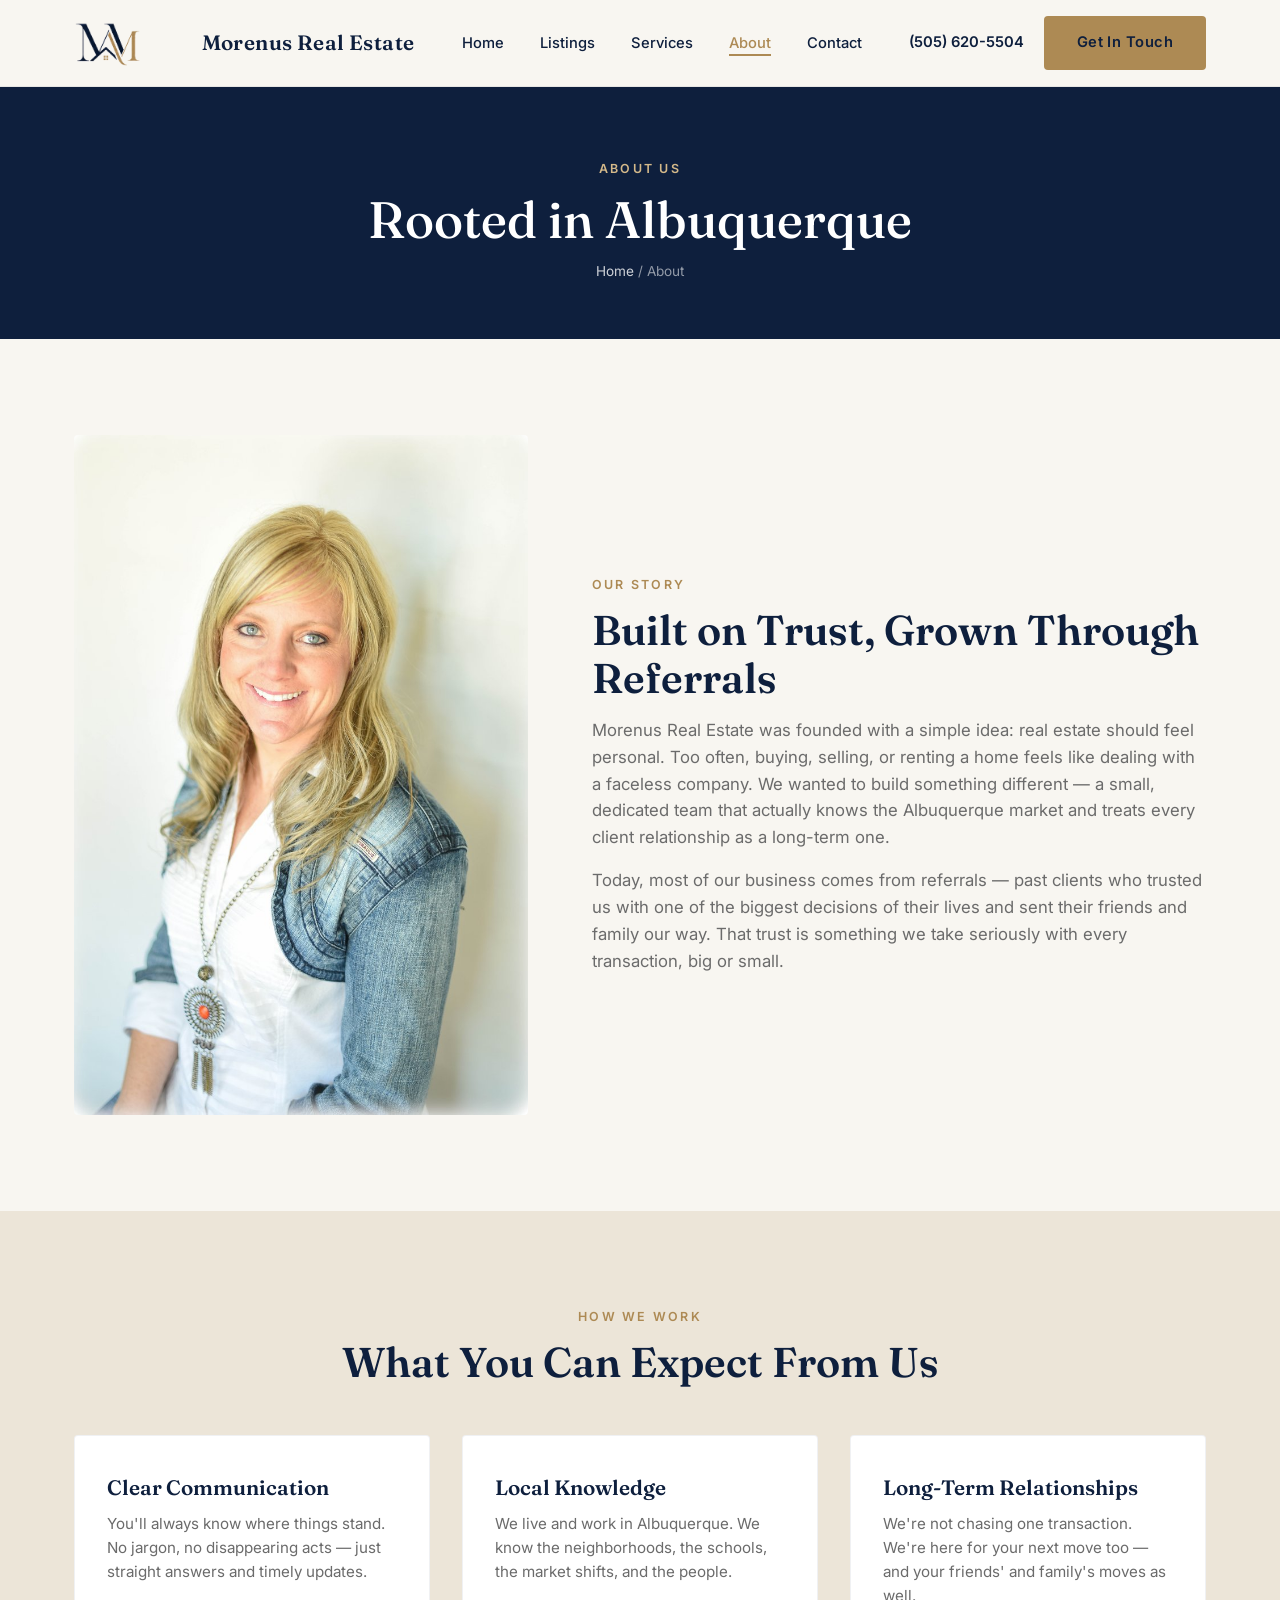
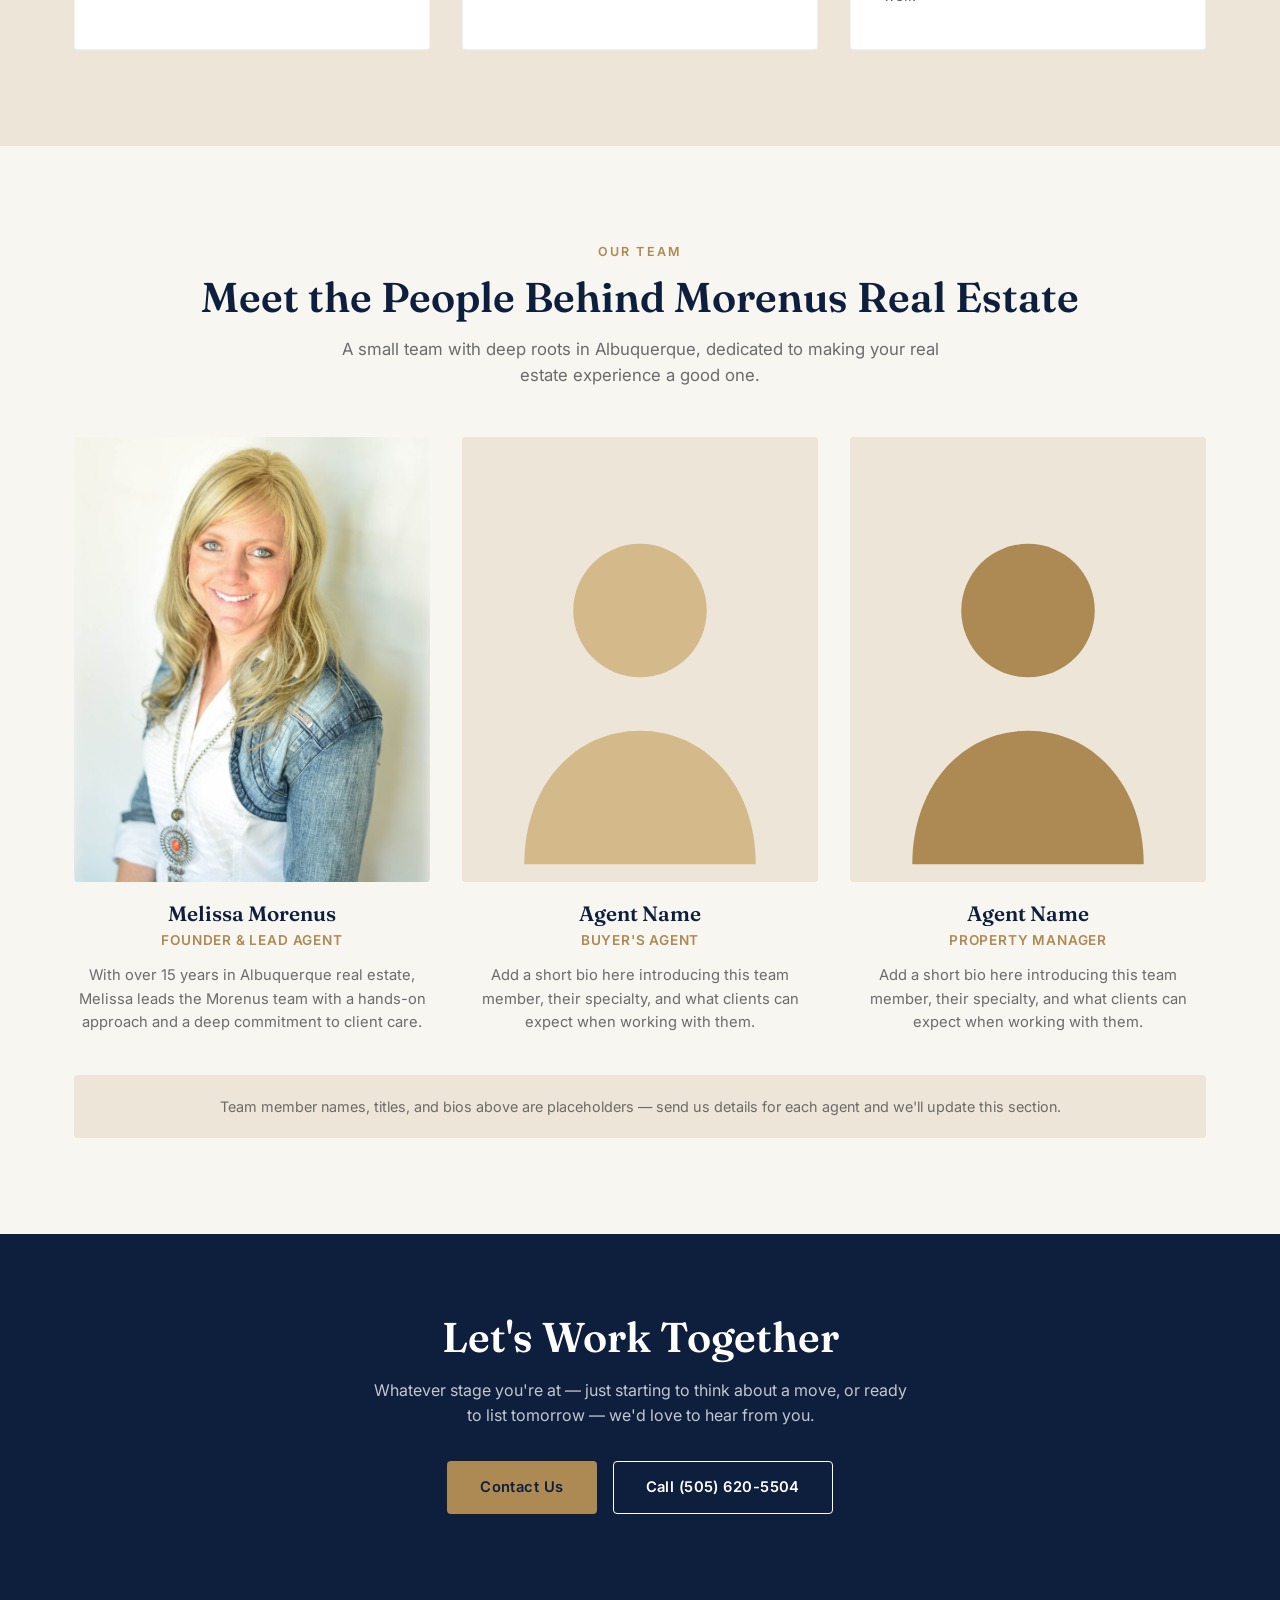
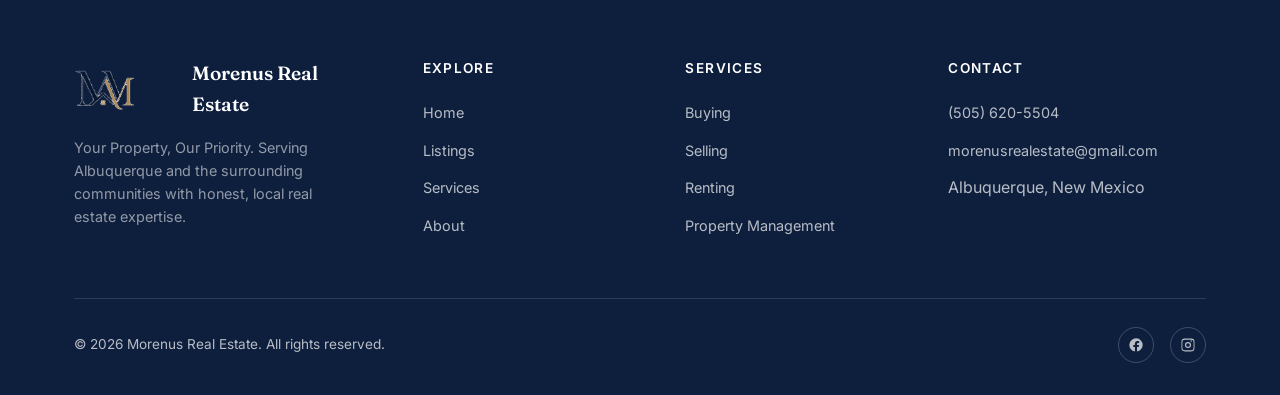
==== about.html @ 71c1fbd6 "Add files via upload" ====
<!DOCTYPE html>
<html lang="en">
<head>
  <meta charset="UTF-8" />
  <meta name="viewport" content="width=device-width, initial-scale=1.0" />
  <title>About Us | Morenus Real Estate</title>
  <meta name="description" content="Meet the Morenus Real Estate team, led by Melissa Morenus, serving Albuquerque, New Mexico." />
  <link rel="preconnect" href="https://fonts.googleapis.com">
  <link rel="preconnect" href="https://fonts.gstatic.com" crossorigin>
  <link href="https://fonts.googleapis.com/css2?family=Fraunces:wght@400;500;600;700&family=Inter:wght@400;500;600;700&display=swap" rel="stylesheet">
  <link rel="stylesheet" href="css/styles.css" />
</head>
<body>

  <!-- Header -->
  <header class="site-header">
    <nav class="nav container">
      <a href="index.html" class="nav-logo">
        <img src="images/logo.png" alt="Morenus Real Estate logo" />
        <span class="nav-logo-text">Morenus Real Estate</span>
      </a>
      <ul class="nav-links">
        <li><a href="index.html">Home</a></li>
        <li><a href="listings.html">Listings</a></li>
        <li><a href="services.html">Services</a></li>
        <li><a href="about.html" class="active">About</a></li>
        <li><a href="contact.html">Contact</a></li>
      </ul>
      <div class="nav-cta">
        <a href="tel:+15056205504" class="nav-phone">(505) 620-5504</a>
        <a href="contact.html" class="btn btn-primary">Get In Touch</a>
        <button class="nav-toggle" aria-label="Toggle menu">
          <span></span><span></span><span></span>
        </button>
      </div>
    </nav>
  </header>

  <!-- Page header -->
  <section class="page-header">
    <div class="container">
      <span class="eyebrow">About Us</span>
      <h1>Rooted in Albuquerque</h1>
      <div class="breadcrumb"><a href="index.html">Home</a> / About</div>
    </div>
  </section>

  <!-- Story -->
  <section>
    <div class="container about-split">
      <div class="about-img">
        <img src="images/melissa.jpg" alt="Melissa Morenus, lead agent at Morenus Real Estate" />
      </div>
      <div>
        <span class="eyebrow">Our Story</span>
        <h2>Built on Trust, Grown Through Referrals</h2>
        <p class="section-intro">
          Morenus Real Estate was founded with a simple idea: real estate should feel personal. Too often, buying, selling, or renting a home feels like dealing with a faceless company. We wanted to build something different — a small, dedicated team that actually knows the Albuquerque market and treats every client relationship as a long-term one.
        </p>
        <p class="section-intro" style="margin-top: 16px;">
          Today, most of our business comes from referrals — past clients who trusted us with one of the biggest decisions of their lives and sent their friends and family our way. That trust is something we take seriously with every transaction, big or small.
        </p>
      </div>
    </div>
  </section>

  <!-- Values -->
  <section class="section-alt">
    <div class="container">
      <div class="section-head center">
        <span class="eyebrow">How We Work</span>
        <h2>What You Can Expect From Us</h2>
      </div>
      <div class="services-grid">
        <div class="service-card">
          <h3>Clear Communication</h3>
          <p>You'll always know where things stand. No jargon, no disappearing acts — just straight answers and timely updates.</p>
        </div>
        <div class="service-card">
          <h3>Local Knowledge</h3>
          <p>We live and work in Albuquerque. We know the neighborhoods, the schools, the market shifts, and the people.</p>
        </div>
        <div class="service-card">
          <h3>Long-Term Relationships</h3>
          <p>We're not chasing one transaction. We're here for your next move too — and your friends' and family's moves as well.</p>
        </div>
      </div>
    </div>
  </section>

  <!-- Team -->
  <section>
    <div class="container">
      <div class="section-head center">
        <span class="eyebrow">Our Team</span>
        <h2>Meet the People Behind Morenus Real Estate</h2>
        <p class="section-intro">A small team with deep roots in Albuquerque, dedicated to making your real estate experience a good one.</p>
      </div>
      <div class="team-grid">
        <div class="team-card">
          <div class="team-photo">
            <img src="images/melissa.jpg" alt="Melissa Morenus" />
          </div>
          <h3>Melissa Morenus</h3>
          <div class="team-role">Founder &amp; Lead Agent</div>
          <p class="team-bio">With over 15 years in Albuquerque real estate, Melissa leads the Morenus team with a hands-on approach and a deep commitment to client care.</p>
        </div>
        <div class="team-card">
          <div class="team-photo">
            <svg viewBox="0 0 400 500" xmlns="http://www.w3.org/2000/svg" style="width:100%; height:100%;" role="img" aria-label="Placeholder photo for team member">
              <rect width="400" height="500" fill="#ECE5D8"/>
              <circle cx="200" cy="195" r="75" fill="#D4B98A"/>
              <path d="M70 480c0-90 58-150 130-150s130 60 130 150z" fill="#D4B98A"/>
            </svg>
          </div>
          <h3>Agent Name</h3>
          <div class="team-role">Buyer's Agent</div>
          <p class="team-bio">Add a short bio here introducing this team member, their specialty, and what clients can expect when working with them.</p>
        </div>
        <div class="team-card">
          <div class="team-photo">
            <svg viewBox="0 0 400 500" xmlns="http://www.w3.org/2000/svg" style="width:100%; height:100%;" role="img" aria-label="Placeholder photo for team member">
              <rect width="400" height="500" fill="#ECE5D8"/>
              <circle cx="200" cy="195" r="75" fill="#AD8A54"/>
              <path d="M70 480c0-90 58-150 130-150s130 60 130 150z" fill="#AD8A54"/>
            </svg>
          </div>
          <h3>Agent Name</h3>
          <div class="team-role">Property Manager</div>
          <p class="team-bio">Add a short bio here introducing this team member, their specialty, and what clients can expect when working with them.</p>
        </div>
      </div>
      <div class="placeholder-note">
        Team member names, titles, and bios above are placeholders — send us details for each agent and we'll update this section.
      </div>
    </div>
  </section>

  <!-- CTA -->
  <section class="cta-band">
    <div class="container">
      <h2>Let's Work Together</h2>
      <p>Whatever stage you're at — just starting to think about a move, or ready to list tomorrow — we'd love to hear from you.</p>
      <div class="cta-buttons">
        <a href="contact.html" class="btn btn-primary">Contact Us</a>
        <a href="tel:+15056205504" class="btn btn-outline">Call (505) 620-5504</a>
      </div>
    </div>
  </section>

  <!-- Footer -->
  <footer class="site-footer">
    <div class="container">
      <div class="footer-grid">
        <div>
          <div class="footer-logo">
            <img src="images/logo.png" alt="Morenus Real Estate logo" />
            <span class="footer-logo-text">Morenus Real Estate</span>
          </div>
          <p class="footer-tagline">Your Property, Our Priority. Serving Albuquerque and the surrounding communities with honest, local real estate expertise.</p>
        </div>
        <div>
          <div class="footer-heading">Explore</div>
          <ul class="footer-links">
            <li><a href="index.html">Home</a></li>
            <li><a href="listings.html">Listings</a></li>
            <li><a href="services.html">Services</a></li>
            <li><a href="about.html">About</a></li>
          </ul>
        </div>
        <div>
          <div class="footer-heading">Services</div>
          <ul class="footer-links">
            <li><a href="services.html#buying">Buying</a></li>
            <li><a href="services.html#selling">Selling</a></li>
            <li><a href="services.html#renting">Renting</a></li>
            <li><a href="services.html#management">Property Management</a></li>
          </ul>
        </div>
        <div>
          <div class="footer-heading">Contact</div>
          <ul class="footer-links">
            <li><a href="tel:+15056205504">(505) 620-5504</a></li>
            <li><a href="mailto:morenusrealestate@gmail.com">morenusrealestate@gmail.com</a></li>
            <li>Albuquerque, New Mexico</li>
          </ul>
        </div>
      </div>
      <div class="footer-bottom">
        <div>&copy; 2026 Morenus Real Estate. All rights reserved.</div>
        <div class="footer-social">
          <a href="#" aria-label="Facebook"><svg viewBox="0 0 24 24"><path d="M22 12a10 10 0 1 0-11.6 9.9v-7H7.9V12h2.5V9.8c0-2.5 1.5-3.9 3.8-3.9 1.1 0 2.2.2 2.5.3v2.7h-1.4c-1.4 0-1.8.8-1.8 1.7V12h3.1l-.5 2.9h-2.6v7A10 10 0 0 0 22 12Z"/></svg></a>
          <a href="#" aria-label="Instagram"><svg viewBox="0 0 24 24"><path d="M12 2.2c3.2 0 3.6 0 4.85.07 1.17.05 2.62.27 3.6 1.25.98.98 1.2 2.43 1.25 3.6.06 1.25.07 1.65.07 4.85s0 3.6-.07 4.85c-.05 1.17-.27 2.62-1.25 3.6-.98.98-2.43 1.2-3.6 1.25-1.25.06-1.65.07-4.85.07s-3.6 0-4.85-.07c-1.17-.05-2.62-.27-3.6-1.25-.98-.98-1.2-2.43-1.25-3.6C2.2 15.6 2.2 15.2 2.2 12s0-3.6.07-4.85c.05-1.17.27-2.62 1.25-3.6.98-.98 2.43-1.2 3.6-1.25C8.4 2.2 8.8 2.2 12 2.2Zm0 1.8c-3.15 0-3.52 0-4.76.07-.97.04-1.99.23-2.7.94-.71.71-.9 1.73-.94 2.7C3.5 8.95 3.5 9.32 3.5 12s0 3.05.06 4.29c.04.97.23 1.99.94 2.7.71.71 1.73.9 2.7.94 1.24.06 1.61.06 4.76.06s3.52 0 4.76-.06c.97-.04 1.99-.23 2.7-.94.71-.71.9-1.73.94-2.7.06-1.24.06-1.61.06-4.29s0-3.05-.06-4.29c-.04-.97-.23-1.99-.94-2.7-.71-.71-1.73-.9-2.7-.94C15.52 4 15.15 4 12 4Zm0 3.4a4.6 4.6 0 1 1 0 9.2 4.6 4.6 0 0 1 0-9.2Zm0 1.8a2.8 2.8 0 1 0 0 5.6 2.8 2.8 0 0 0 0-5.6Zm5.85-3.25a1.1 1.1 0 1 1-2.2 0 1.1 1.1 0 0 1 2.2 0Z"/></svg></a>
        </div>
      </div>
    </div>
  </footer>

  <script src="js/main.js"></script>
</body>
</html>
---- css/styles.css ----
/* ============================================
   Morenus Real Estate — Design Tokens
   ============================================ */
:root {
  --navy: #0E1F3D;
  --navy-light: #1B3358;
  --gold: #AD8A54;
  --gold-light: #D4B98A;
  --cream: #F8F6F1;
  --sand: #ECE5D8;
  --charcoal: #2B2B2B;
  --grey-text: #6B6B6B;
  --white: #FFFFFF;

  --font-display: 'Fraunces', Georgia, serif;
  --font-body: 'Inter', -apple-system, BlinkMacSystemFont, sans-serif;

  --max-width: 1180px;
  --radius: 4px;
  --transition: 0.25s ease;
}

* {
  margin: 0;
  padding: 0;
  box-sizing: border-box;
}

html {
  scroll-behavior: smooth;
}

body {
  font-family: var(--font-body);
  color: var(--charcoal);
  background: var(--cream);
  line-height: 1.6;
  font-size: 16px;
}

img {
  max-width: 100%;
  display: block;
}

a {
  text-decoration: none;
  color: inherit;
}

.container {
  max-width: var(--max-width);
  margin: 0 auto;
  padding: 0 24px;
}

/* ============================================
   Typography
   ============================================ */
h1, h2, h3, h4 {
  font-family: var(--font-display);
  font-weight: 600;
  color: var(--navy);
  line-height: 1.15;
}

h1 { font-size: clamp(2.5rem, 5vw, 4rem); font-weight: 500; }
h2 { font-size: clamp(1.9rem, 3.5vw, 2.6rem); }
h3 { font-size: 1.3rem; }

.eyebrow {
  font-family: var(--font-body);
  font-size: 0.78rem;
  font-weight: 600;
  letter-spacing: 0.18em;
  text-transform: uppercase;
  color: var(--gold);
  display: block;
  margin-bottom: 12px;
}

.section-intro {
  max-width: 640px;
  color: var(--grey-text);
  font-size: 1.05rem;
  margin-top: 14px;
}

.section-head {
  margin-bottom: 48px;
}

.section-head.center {
  text-align: center;
  margin-left: auto;
  margin-right: auto;
}

.section-head.center .section-intro {
  margin-left: auto;
  margin-right: auto;
}

/* ============================================
   Buttons
   ============================================ */
.btn {
  display: inline-block;
  font-family: var(--font-body);
  font-weight: 600;
  font-size: 0.92rem;
  letter-spacing: 0.03em;
  padding: 14px 32px;
  border-radius: var(--radius);
  border: 1px solid transparent;
  cursor: pointer;
  transition: var(--transition);
}

.btn-primary {
  background: var(--gold);
  color: var(--navy);
}

.btn-primary:hover {
  background: var(--gold-light);
}

.btn-outline {
  background: transparent;
  border: 1px solid var(--white);
  color: var(--white);
}

.btn-outline:hover {
  background: rgba(255,255,255,0.12);
}

.btn-outline-dark {
  background: transparent;
  border: 1px solid var(--navy);
  color: var(--navy);
}

.btn-outline-dark:hover {
  background: var(--navy);
  color: var(--white);
}

/* ============================================
   Header / Nav
   ============================================ */
.site-header {
  position: sticky;
  top: 0;
  z-index: 100;
  background: var(--cream);
  border-bottom: 1px solid rgba(14,31,61,0.08);
}

.nav {
  display: flex;
  align-items: center;
  justify-content: space-between;
  padding: 16px 24px;
}

.nav-logo {
  display: flex;
  align-items: center;
  gap: 12px;
}

.nav-logo img {
  height: 48px;
  width: auto;
}

.nav-logo-text {
  font-family: var(--font-display);
  font-size: 1.3rem;
  color: var(--navy);
  font-weight: 600;
  letter-spacing: 0.02em;
  white-space: nowrap;
}

.nav-links {
  display: flex;
  align-items: center;
  gap: 36px;
  list-style: none;
}

.nav-links a {
  font-size: 0.92rem;
  font-weight: 500;
  color: var(--navy);
  position: relative;
  padding-bottom: 4px;
  transition: var(--transition);
}

.nav-links a::after {
  content: '';
  position: absolute;
  left: 0;
  bottom: 0;
  width: 0;
  height: 2px;
  background: var(--gold);
  transition: var(--transition);
}

.nav-links a:hover::after,
.nav-links a.active::after {
  width: 100%;
}

.nav-links a.active {
  color: var(--gold);
}

.nav-cta {
  display: flex;
  align-items: center;
  gap: 20px;
}

.nav-phone {
  font-weight: 600;
  font-size: 0.92rem;
  color: var(--navy);
  white-space: nowrap;
}

.nav-toggle {
  display: none;
  background: none;
  border: none;
  cursor: pointer;
  flex-direction: column;
  gap: 5px;
  padding: 8px;
}

.nav-toggle span {
  display: block;
  width: 24px;
  height: 2px;
  background: var(--navy);
}

/* ============================================
   Hero
   ============================================ */
.hero {
  position: relative;
  background: var(--navy);
  color: var(--white);
  overflow: hidden;
  padding: 100px 0 0;
}

.hero-content {
  display: grid;
  grid-template-columns: 1.1fr 0.9fr;
  gap: 60px;
  align-items: center;
  padding-bottom: 80px;
}

.hero-text .eyebrow {
  color: var(--gold-light);
}

.hero h1 {
  color: var(--white);
  margin-bottom: 22px;
}

.hero h1 span {
  color: var(--gold-light);
}

.hero p {
  font-size: 1.1rem;
  color: rgba(255,255,255,0.78);
  max-width: 480px;
  margin-bottom: 36px;
}

.hero-buttons {
  display: flex;
  gap: 16px;
  flex-wrap: wrap;
}

.hero-stats {
  display: flex;
  gap: 48px;
  margin-top: 56px;
  padding-top: 32px;
  border-top: 1px solid rgba(255,255,255,0.15);
}

.hero-stat-num {
  font-family: var(--font-display);
  font-size: 2.2rem;
  color: var(--gold-light);
  font-weight: 600;
}

.hero-stat-label {
  font-size: 0.85rem;
  color: rgba(255,255,255,0.65);
  margin-top: 4px;
}

/* Roofline graphic */
.hero-graphic {
  position: relative;
  height: 420px;
}

.roofline-svg {
  width: 100%;
  height: 100%;
}

/* Mountain divider — signature element */
.roofline-divider {
  width: 100%;
  display: block;
  height: 60px;
}

/* ============================================
   Trust Bar
   ============================================ */
.trust-bar {
  background: var(--sand);
  padding: 28px 0;
}

.trust-bar .container {
  display: flex;
  justify-content: space-around;
  align-items: center;
  flex-wrap: wrap;
  gap: 24px;
  text-align: center;
}

.trust-item {
  font-family: var(--font-display);
  font-size: 0.95rem;
  color: var(--navy);
  font-weight: 600;
  letter-spacing: 0.04em;
}

.trust-item span {
  display: block;
  font-family: var(--font-body);
  font-size: 0.78rem;
  font-weight: 400;
  color: var(--grey-text);
  letter-spacing: 0.02em;
  margin-top: 2px;
}

/* ============================================
   Generic Sections
   ============================================ */
section {
  padding: 96px 0;
}

.section-alt {
  background: var(--sand);
}

.section-navy {
  background: var(--navy);
  color: var(--white);
}

.section-navy h2,
.section-navy h3 {
  color: var(--white);
}

/* ============================================
   Services Grid
   ============================================ */
.services-grid {
  display: grid;
  grid-template-columns: repeat(3, 1fr);
  gap: 32px;
}

.service-card {
  background: var(--white);
  padding: 40px 32px;
  border-radius: var(--radius);
  border: 1px solid rgba(14,31,61,0.06);
  transition: var(--transition);
}

.service-card:hover {
  transform: translateY(-4px);
  box-shadow: 0 16px 40px rgba(14,31,61,0.08);
}

.service-icon {
  width: 52px;
  height: 52px;
  margin-bottom: 24px;
}

.service-card h3 {
  margin-bottom: 12px;
}

.service-card p {
  color: var(--grey-text);
  font-size: 0.95rem;
}

.service-detail {
  margin-top: 16px;
  padding-top: 16px;
  border-top: 1px solid rgba(14,31,61,0.08);
  font-size: 0.88rem;
  color: var(--grey-text);
}

.service-detail strong {
  color: var(--navy);
}

/* ============================================
   Listings
   ============================================ */
.listings-grid {
  display: grid;
  grid-template-columns: repeat(3, 1fr);
  gap: 32px;
}

.listing-card {
  background: var(--white);
  border-radius: var(--radius);
  overflow: hidden;
  border: 1px solid rgba(14,31,61,0.06);
  transition: var(--transition);
}

.listing-card:hover {
  box-shadow: 0 16px 40px rgba(14,31,61,0.1);
  transform: translateY(-4px);
}

.listing-image {
  position: relative;
  aspect-ratio: 4/3;
  overflow: hidden;
}

.listing-image img {
  width: 100%;
  height: 100%;
  object-fit: cover;
}

.listing-tag {
  position: absolute;
  top: 16px;
  left: 16px;
  background: var(--navy);
  color: var(--white);
  font-size: 0.72rem;
  font-weight: 600;
  letter-spacing: 0.08em;
  text-transform: uppercase;
  padding: 6px 12px;
  border-radius: var(--radius);
}

.listing-tag.tag-sold {
  background: var(--gold);
  color: var(--navy);
}

.listing-body {
  padding: 24px;
}

.listing-price {
  font-family: var(--font-display);
  font-size: 1.5rem;
  color: var(--navy);
  font-weight: 600;
  margin-bottom: 6px;
}

.listing-address {
  font-size: 0.92rem;
  color: var(--grey-text);
  margin-bottom: 16px;
}

.listing-specs {
  display: flex;
  gap: 18px;
  font-size: 0.85rem;
  color: var(--navy);
  font-weight: 500;
  padding-top: 16px;
  border-top: 1px solid rgba(14,31,61,0.06);
}

.listing-specs span {
  display: flex;
  align-items: center;
  gap: 6px;
}

.placeholder-note {
  text-align: center;
  margin-top: 40px;
  padding: 20px;
  background: var(--sand);
  border-radius: var(--radius);
  font-size: 0.9rem;
  color: var(--grey-text);
}

/* ============================================
   Team / About
   ============================================ */
.team-grid {
  display: grid;
  grid-template-columns: repeat(3, 1fr);
  gap: 32px;
}

.team-card {
  text-align: center;
}

.team-photo {
  aspect-ratio: 4/5;
  border-radius: var(--radius);
  overflow: hidden;
  margin-bottom: 20px;
  background: var(--sand);
}

.team-photo img {
  width: 100%;
  height: 100%;
  object-fit: cover;
}

.team-card h3 {
  margin-bottom: 4px;
}

.team-role {
  font-size: 0.85rem;
  color: var(--gold);
  font-weight: 600;
  letter-spacing: 0.06em;
  text-transform: uppercase;
  margin-bottom: 12px;
}

.team-bio {
  font-size: 0.92rem;
  color: var(--grey-text);
}

/* About page split layout */
.about-split {
  display: grid;
  grid-template-columns: 0.85fr 1.15fr;
  gap: 64px;
  align-items: center;
}

.about-split img {
  border-radius: var(--radius);
  width: 100%;
}

.about-split-reverse {
  grid-template-columns: 1.15fr 0.85fr;
}

.about-split-reverse .about-img {
  order: 2;
}

.value-list {
  list-style: none;
  margin-top: 24px;
}

.value-list li {
  padding-left: 32px;
  position: relative;
  margin-bottom: 16px;
  color: var(--grey-text);
}

.value-list li::before {
  content: '';
  position: absolute;
  left: 0;
  top: 8px;
  width: 14px;
  height: 14px;
  background: var(--gold);
  border-radius: 2px;
  transform: rotate(45deg);
}

.value-list strong {
  color: var(--navy);
  display: block;
  font-family: var(--font-display);
  font-size: 1.05rem;
  margin-bottom: 2px;
}

/* ============================================
   Testimonials
   ============================================ */
.testimonials-grid {
  display: grid;
  grid-template-columns: repeat(3, 1fr);
  gap: 32px;
}

.testimonial-card {
  background: var(--white);
  padding: 36px 32px;
  border-radius: var(--radius);
  border-top: 3px solid var(--gold);
}

.testimonial-stars {
  color: var(--gold);
  font-size: 1.1rem;
  margin-bottom: 16px;
  letter-spacing: 2px;
}

.testimonial-quote {
  font-style: italic;
  color: var(--charcoal);
  margin-bottom: 20px;
}

.testimonial-author {
  font-weight: 600;
  color: var(--navy);
  font-size: 0.92rem;
}

.testimonial-location {
  font-size: 0.82rem;
  color: var(--grey-text);
}

/* ============================================
   CTA Band
   ============================================ */
.cta-band {
  background: var(--navy);
  color: var(--white);
  text-align: center;
  padding: 80px 0;
}

.cta-band h2 {
  color: var(--white);
  margin-bottom: 16px;
}

.cta-band p {
  color: rgba(255,255,255,0.75);
  margin-bottom: 32px;
  max-width: 540px;
  margin-left: auto;
  margin-right: auto;
}

.cta-buttons {
  display: flex;
  gap: 16px;
  justify-content: center;
  flex-wrap: wrap;
}

/* ============================================
   Contact Page
   ============================================ */
.contact-grid {
  display: grid;
  grid-template-columns: 1fr 1fr;
  gap: 64px;
}

.contact-info-item {
  display: flex;
  gap: 16px;
  margin-bottom: 28px;
}

.contact-icon {
  width: 44px;
  height: 44px;
  background: var(--sand);
  border-radius: var(--radius);
  display: flex;
  align-items: center;
  justify-content: center;
  flex-shrink: 0;
}

.contact-icon svg {
  width: 22px;
  height: 22px;
}

.contact-info-item h4 {
  font-size: 1rem;
  margin-bottom: 4px;
}

.contact-info-item p,
.contact-info-item a {
  color: var(--grey-text);
  font-size: 0.95rem;
}

.contact-info-item a:hover {
  color: var(--gold);
}

.map-wrap {
  margin-top: 32px;
  border-radius: var(--radius);
  overflow: hidden;
  border: 1px solid rgba(14,31,61,0.08);
}

.map-wrap iframe {
  width: 100%;
  height: 280px;
  border: 0;
  display: block;
}

/* Form */
.contact-form {
  background: var(--white);
  padding: 40px;
  border-radius: var(--radius);
  border: 1px solid rgba(14,31,61,0.06);
}

.form-group {
  margin-bottom: 20px;
}

.form-row {
  display: grid;
  grid-template-columns: 1fr 1fr;
  gap: 20px;
}

.form-group label {
  display: block;
  font-size: 0.85rem;
  font-weight: 600;
  color: var(--navy);
  margin-bottom: 8px;
}

.form-group input,
.form-group select,
.form-group textarea {
  width: 100%;
  padding: 12px 14px;
  border: 1px solid rgba(14,31,61,0.15);
  border-radius: var(--radius);
  font-family: var(--font-body);
  font-size: 0.95rem;
  background: var(--cream);
  color: var(--charcoal);
}

.form-group input:focus,
.form-group select:focus,
.form-group textarea:focus {
  outline: 2px solid var(--gold);
  outline-offset: 1px;
  border-color: var(--gold);
}

.form-group textarea {
  resize: vertical;
  min-height: 120px;
}

.form-note {
  font-size: 0.82rem;
  color: var(--grey-text);
  margin-top: 12px;
}

/* ============================================
   Footer
   ============================================ */
.site-footer {
  background: var(--navy);
  color: rgba(255,255,255,0.7);
  padding: 64px 0 32px;
}

.footer-grid {
  display: grid;
  grid-template-columns: 1.4fr 1fr 1fr 1.2fr;
  gap: 48px;
  margin-bottom: 48px;
}

.footer-logo {
  display: flex;
  align-items: center;
  gap: 12px;
  margin-bottom: 16px;
}

.footer-logo img {
  height: 44px;
}

.footer-logo-text {
  font-family: var(--font-display);
  font-size: 1.2rem;
  color: var(--white);
  font-weight: 600;
}

.footer-tagline {
  font-size: 0.9rem;
  color: rgba(255,255,255,0.55);
  max-width: 280px;
}

.footer-heading {
  color: var(--white);
  font-size: 0.85rem;
  font-weight: 600;
  letter-spacing: 0.1em;
  text-transform: uppercase;
  margin-bottom: 20px;
}

.footer-links {
  list-style: none;
}

.footer-links li {
  margin-bottom: 12px;
}

.footer-links a {
  font-size: 0.9rem;
  transition: var(--transition);
}

.footer-links a:hover {
  color: var(--gold-light);
}

.footer-bottom {
  border-top: 1px solid rgba(255,255,255,0.12);
  padding-top: 28px;
  display: flex;
  justify-content: space-between;
  align-items: center;
  flex-wrap: wrap;
  gap: 16px;
  font-size: 0.85rem;
}

.footer-social {
  display: flex;
  gap: 16px;
}

.footer-social a {
  width: 36px;
  height: 36px;
  border-radius: 50%;
  border: 1px solid rgba(255,255,255,0.2);
  display: flex;
  align-items: center;
  justify-content: center;
  transition: var(--transition);
}

.footer-social a:hover {
  background: var(--gold);
  border-color: var(--gold);
}

.footer-social svg {
  width: 16px;
  height: 16px;
  fill: currentColor;
}

/* ============================================
   Page Header (for non-home pages)
   ============================================ */
.page-header {
  background: var(--navy);
  color: var(--white);
  padding: 72px 0 56px;
  text-align: center;
}

.page-header h1 {
  color: var(--white);
  font-size: clamp(2.2rem, 4.5vw, 3.2rem);
}

.page-header .eyebrow {
  color: var(--gold-light);
}

.breadcrumb {
  font-size: 0.85rem;
  color: rgba(255,255,255,0.55);
  margin-top: 12px;
}

.breadcrumb a {
  color: rgba(255,255,255,0.8);
}

/* ============================================
   Filters (Listings page)
   ============================================ */
.filter-bar {
  display: flex;
  gap: 16px;
  flex-wrap: wrap;
  margin-bottom: 48px;
  padding: 20px;
  background: var(--white);
  border-radius: var(--radius);
  border: 1px solid rgba(14,31,61,0.06);
}

.filter-bar select,
.filter-bar input {
  padding: 10px 14px;
  border: 1px solid rgba(14,31,61,0.15);
  border-radius: var(--radius);
  font-family: var(--font-body);
  font-size: 0.9rem;
  background: var(--cream);
  flex: 1;
  min-width: 150px;
}

/* ============================================
   Responsive
   ============================================ */
@media (max-width: 980px) {
  .hero-content,
  .about-split,
  .about-split-reverse,
  .contact-grid {
    grid-template-columns: 1fr;
  }

  .about-split-reverse .about-img {
    order: 0;
  }

  .hero-graphic {
    height: 280px;
  }

  .services-grid,
  .listings-grid,
  .team-grid,
  .testimonials-grid {
    grid-template-columns: repeat(2, 1fr);
  }

  .footer-grid {
    grid-template-columns: 1fr 1fr;
  }
}

@media (max-width: 720px) {
  .nav-links,
  .nav-phone {
    display: none;
  }

  .nav-toggle {
    display: flex;
  }

  .nav-logo-text {
    display: none;
  }

  .nav-logo img {
    height: 40px;
  }

  .nav {
    padding: 12px 16px;
  }

  .nav-cta {
    gap: 10px;
  }

  .nav-cta .btn-primary {
    padding: 10px 16px;
    font-size: 0.82rem;
  }

  .nav.open .nav-links {
    display: flex;
    flex-direction: column;
    position: absolute;
    top: 100%;
    left: 0;
    right: 0;
    background: var(--cream);
    padding: 24px;
    gap: 20px;
    border-bottom: 1px solid rgba(14,31,61,0.08);
  }

  .nav.open .nav-cta {
    position: relative;
  }

  .hero-stats {
    flex-wrap: wrap;
    gap: 32px;
  }

  .services-grid,
  .listings-grid,
  .team-grid,
  .testimonials-grid,
  .footer-grid {
    grid-template-columns: 1fr;
  }

  .form-row {
    grid-template-columns: 1fr;
  }

  section {
    padding: 64px 0;
  }

  .footer-bottom {
    flex-direction: column;
    text-align: center;
  }
}

@media (prefers-reduced-motion: reduce) {
  * {
    transition: none !important;
    animation: none !important;
  }
}
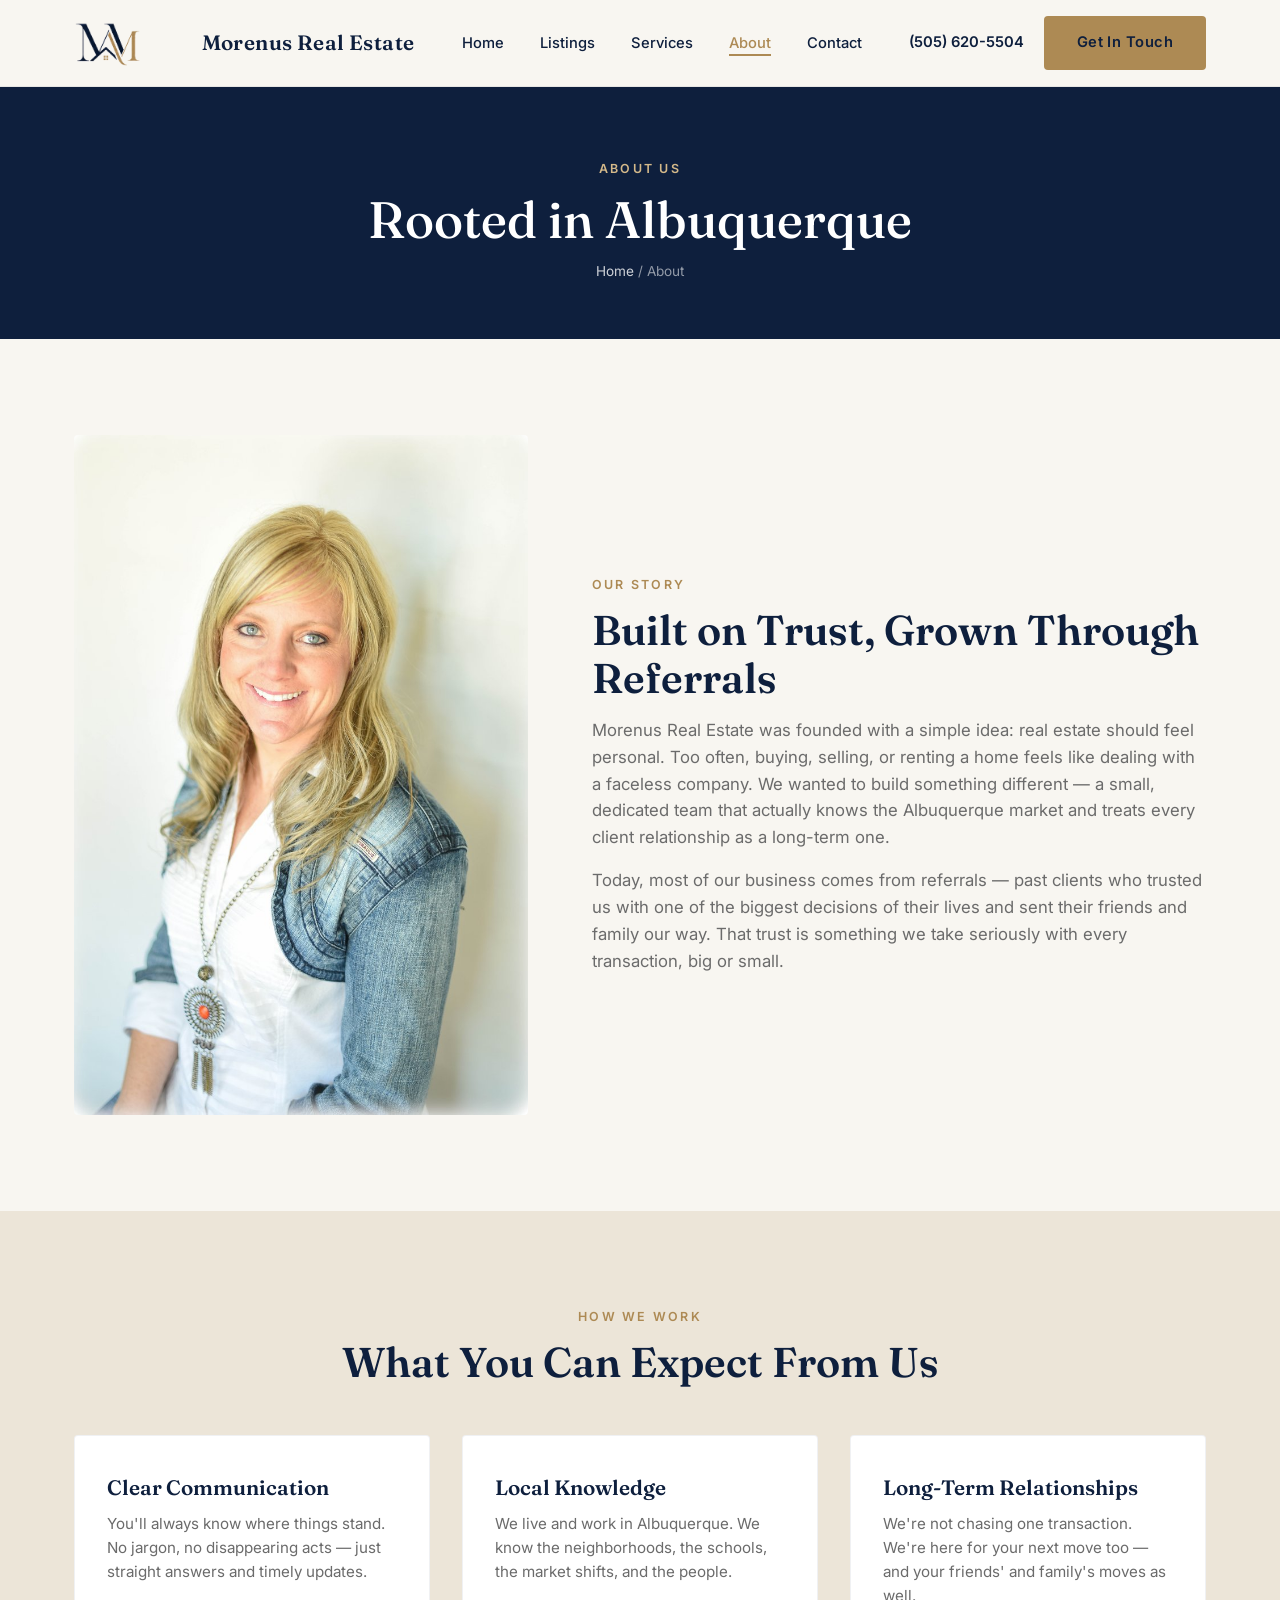
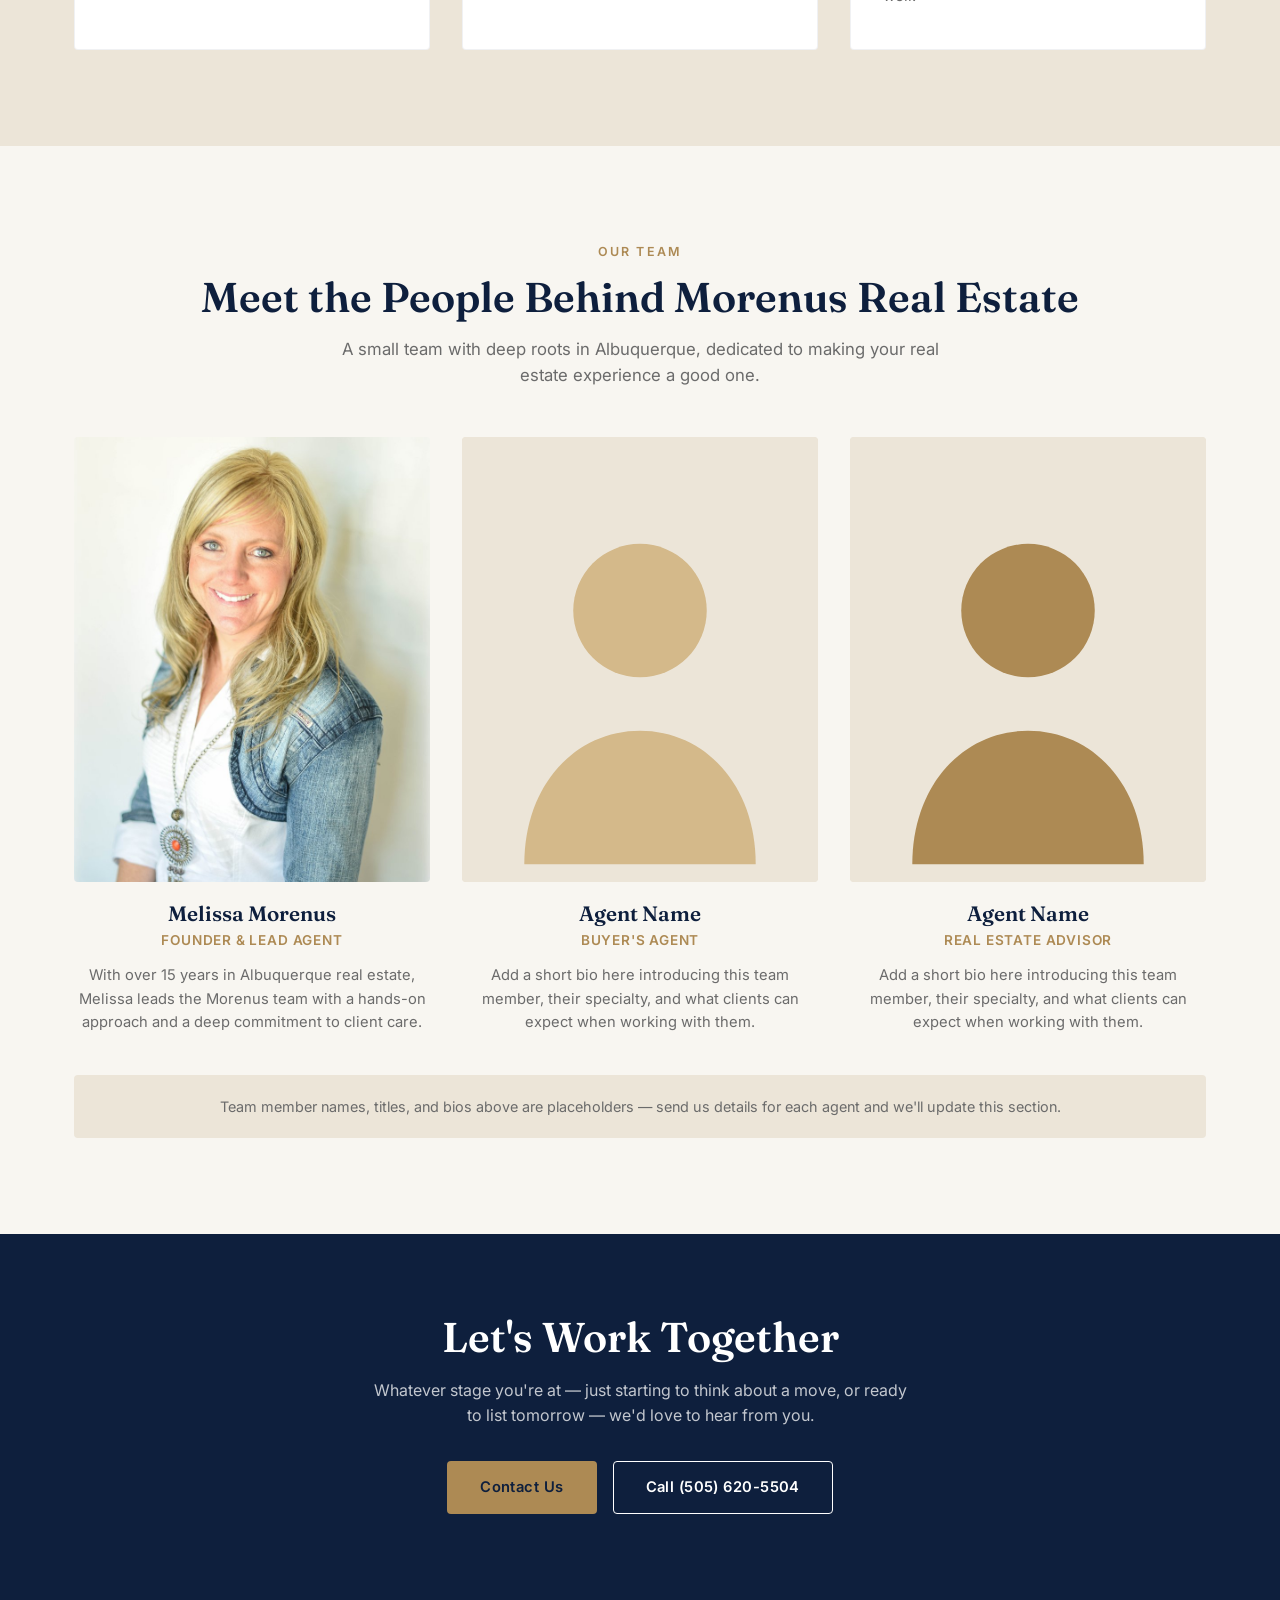
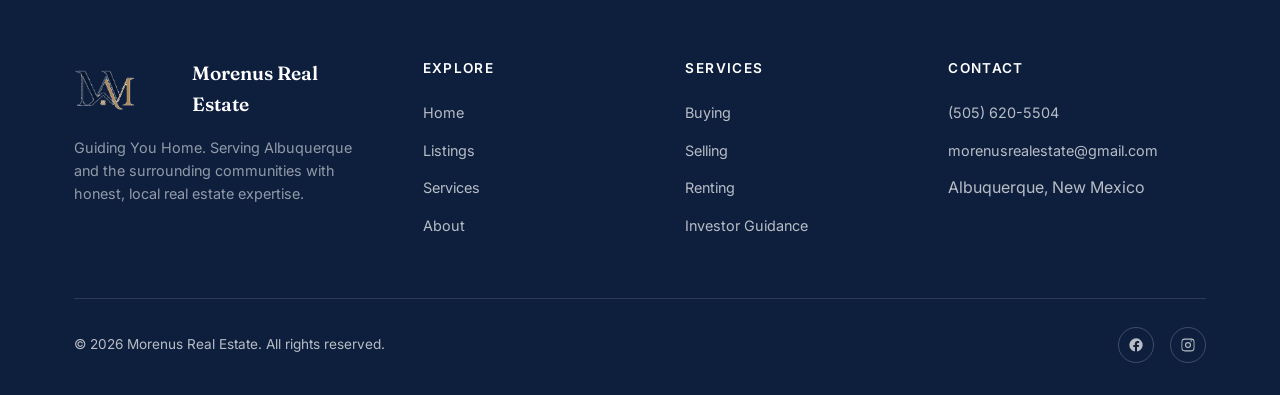
==== commit 666a65b1: "Add files via upload" ====
--- a/about.html
+++ b/about.html
@@ -126,7 +126,7 @@
             </svg>
           </div>
           <h3>Agent Name</h3>
-          <div class="team-role">Property Manager</div>
+          <div class="team-role">Real Estate Advisor</div>
           <p class="team-bio">Add a short bio here introducing this team member, their specialty, and what clients can expect when working with them.</p>
         </div>
       </div>
@@ -157,7 +157,7 @@
             <img src="images/logo.png" alt="Morenus Real Estate logo" />
             <span class="footer-logo-text">Morenus Real Estate</span>
           </div>
-          <p class="footer-tagline">Your Property, Our Priority. Serving Albuquerque and the surrounding communities with honest, local real estate expertise.</p>
+          <p class="footer-tagline">Guiding You Home. Serving Albuquerque and the surrounding communities with honest, local real estate expertise.</p>
         </div>
         <div>
           <div class="footer-heading">Explore</div>
@@ -174,7 +174,7 @@
             <li><a href="services.html#buying">Buying</a></li>
             <li><a href="services.html#selling">Selling</a></li>
             <li><a href="services.html#renting">Renting</a></li>
-            <li><a href="services.html#management">Property Management</a></li>
+            <li><a href="services.html#investing">Investor Guidance</a></li>
           </ul>
         </div>
         <div>
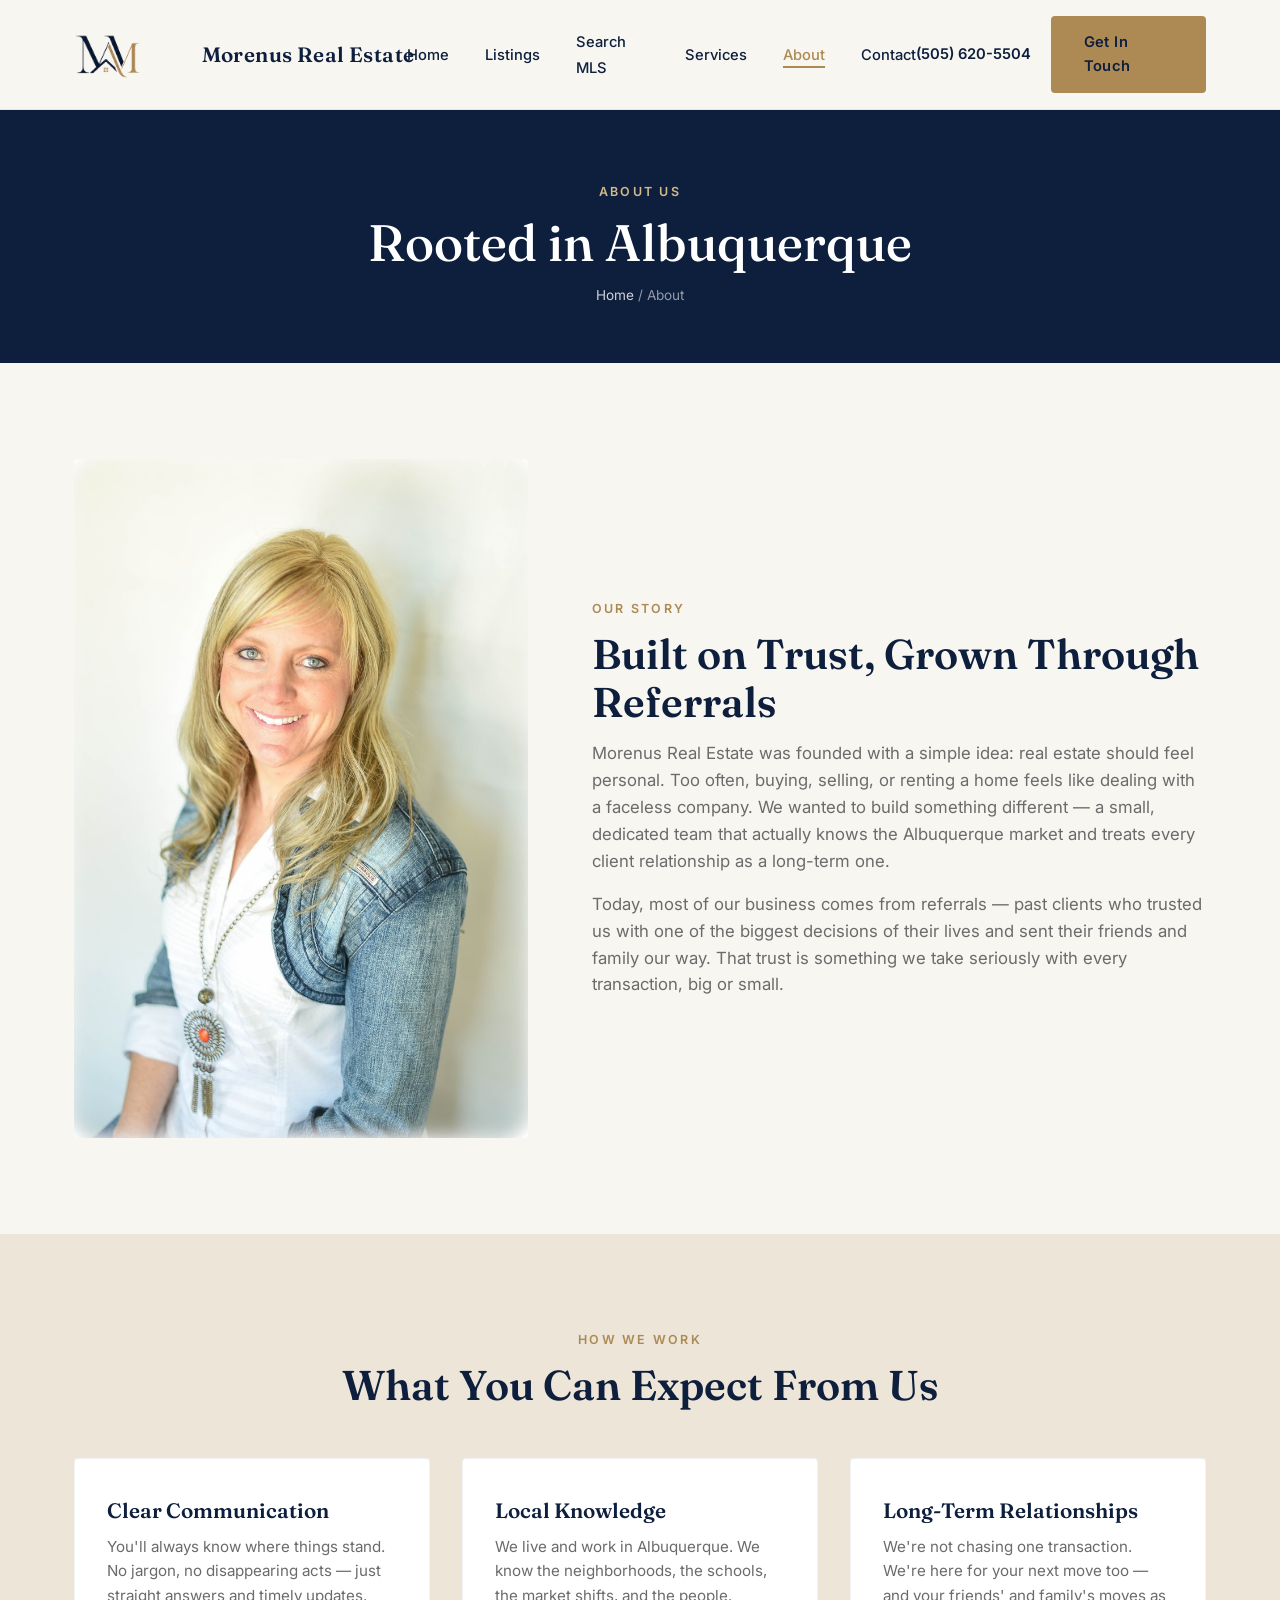
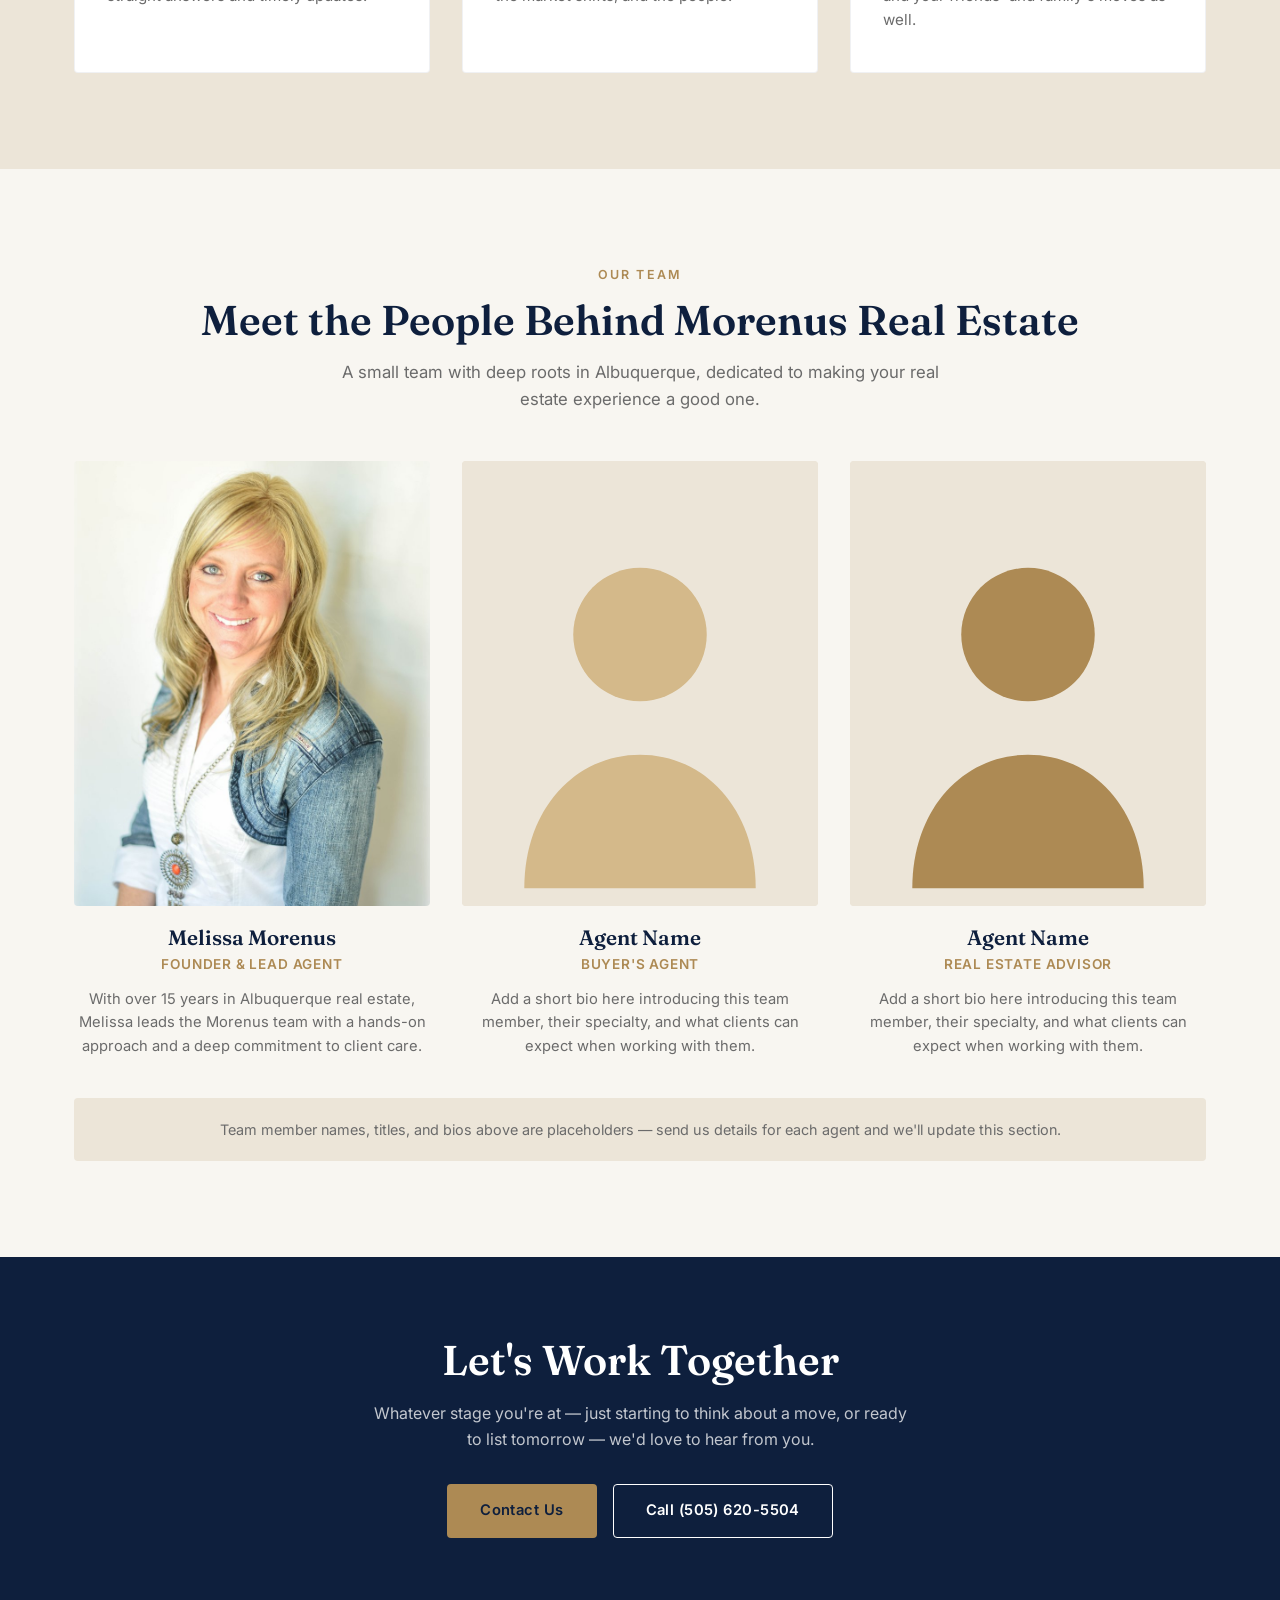
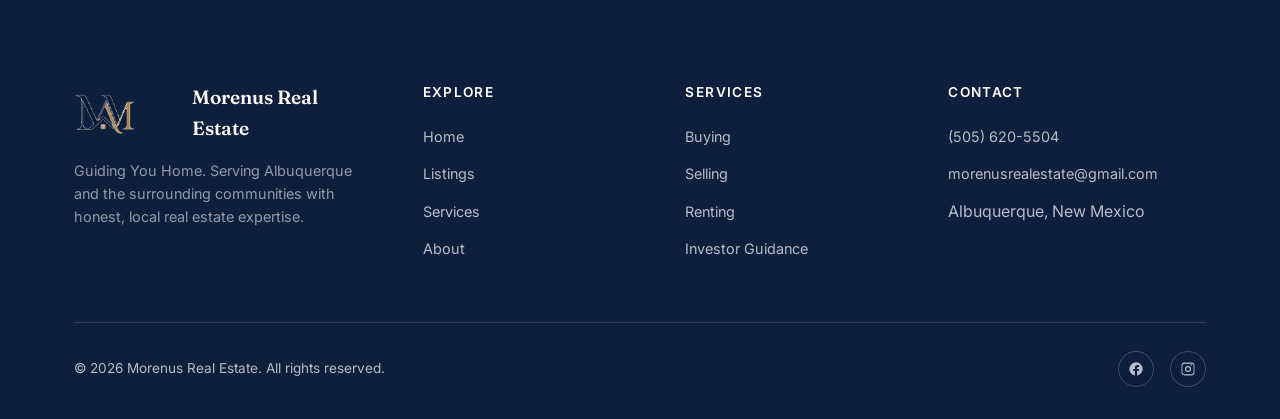
==== commit 1e36f6bb: "Add files via upload" ====
--- a/about.html
+++ b/about.html
@@ -22,6 +22,7 @@
       <ul class="nav-links">
         <li><a href="index.html">Home</a></li>
         <li><a href="listings.html">Listings</a></li>
+        <li><a href="http://link.flexmls.com/12kj54y7alsc,16" target="_blank" rel="noopener">Search MLS</a></li>
         <li><a href="services.html">Services</a></li>
         <li><a href="about.html" class="active">About</a></li>
         <li><a href="contact.html">Contact</a></li>
--- a/css/styles.css
+++ b/css/styles.css
@@ -954,6 +954,37 @@
 
 .breadcrumb a {
   color: rgba(255,255,255,0.8);
+}
+
+/* ============================================
+   MLS Search Banner
+   ============================================ */
+.mls-banner {
+  background: var(--navy);
+  color: var(--white);
+  border-radius: var(--radius);
+  padding: 40px;
+  display: flex;
+  justify-content: space-between;
+  align-items: center;
+  flex-wrap: wrap;
+  gap: 24px;
+  margin-bottom: 48px;
+}
+
+.mls-banner-text h3 {
+  color: var(--white);
+  margin-bottom: 8px;
+}
+
+.mls-banner-text p {
+  color: rgba(255,255,255,0.75);
+  font-size: 0.95rem;
+  max-width: 480px;
+}
+
+.mls-banner .btn-primary {
+  white-space: nowrap;
 }
 
 /* ============================================
